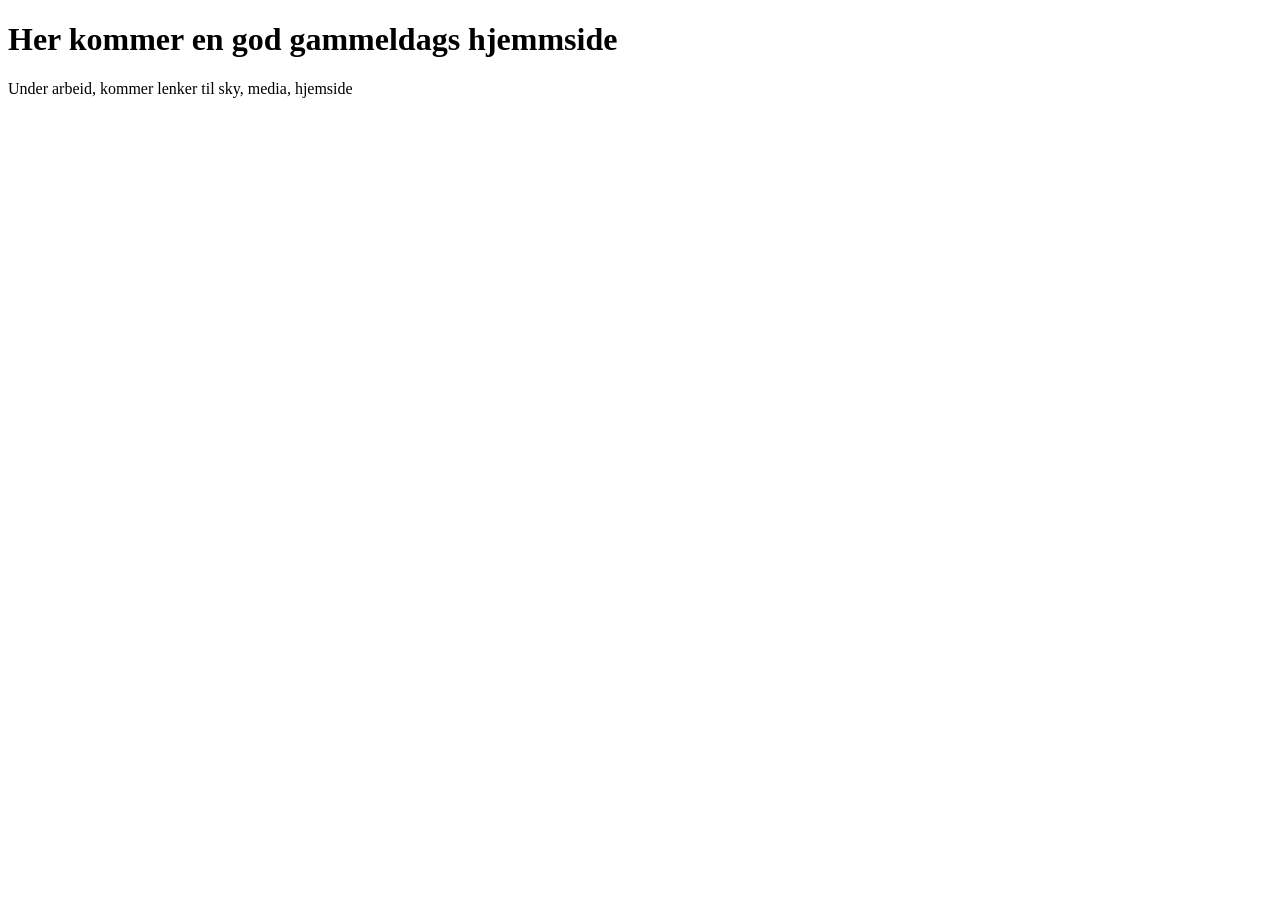
==== index.html @ df815403 "Opprettet en midlertidig startside" ====
<!DOCTYPE html>
<html lang="en">
<head>
    <meta charset="UTF-8">
    <meta name="viewport" content="width=device-width, initial-scale=1.0">
    <title>Lerseth</title>
</head>
<body>
    <h1>Her kommer en god gammeldags hjemmside</h1>
    <p>Under arbeid, kommer lenker til sky, media, hjemside</p>
</body>
</html>
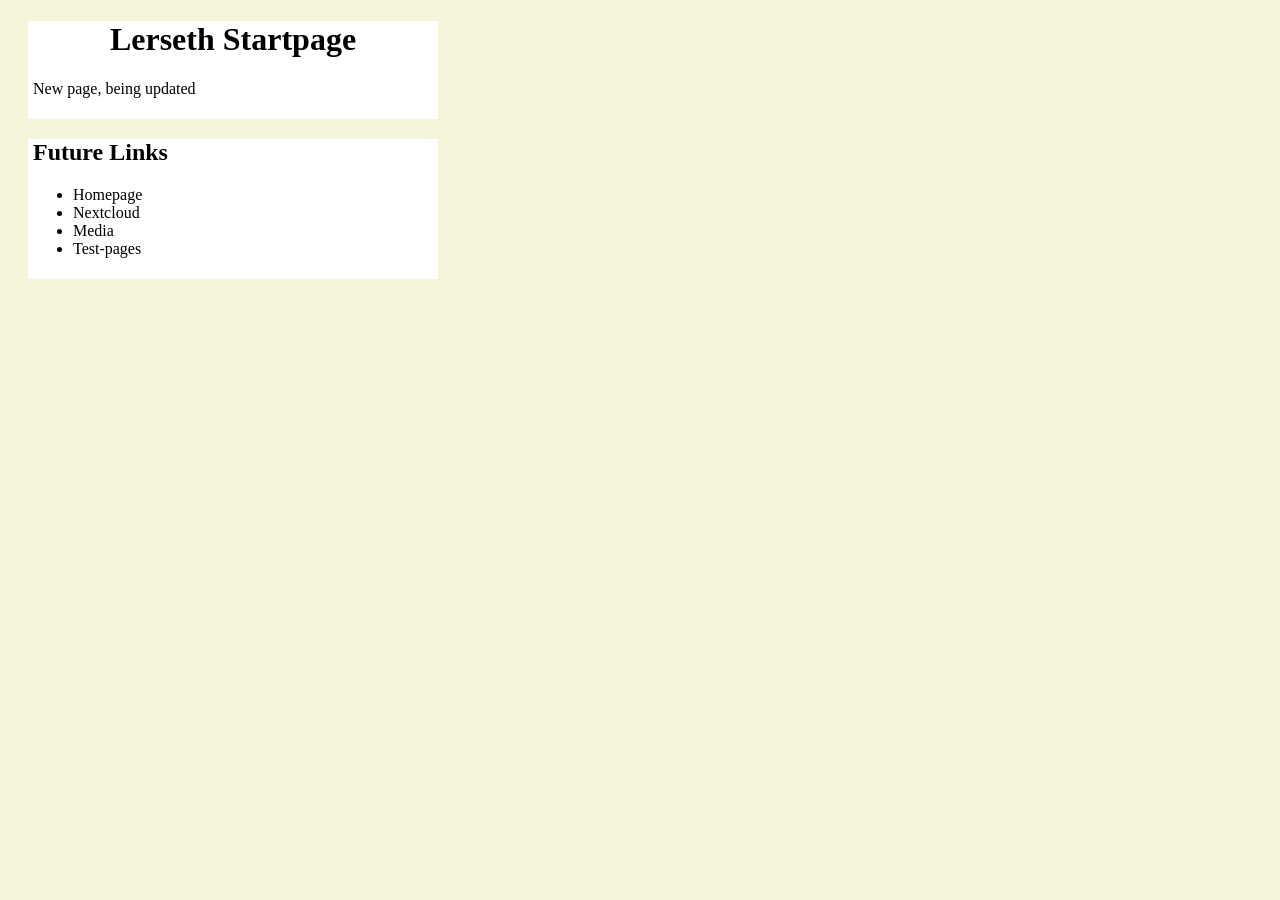
==== commit 519f0a2c: "Make a simple CSS with a (ugly) style" ====
--- a/index.html
+++ b/index.html
@@ -3,10 +3,23 @@
 <head>
     <meta charset="UTF-8">
     <meta name="viewport" content="width=device-width, initial-scale=1.0">
+    <link rel="stylesheet" href="styles.css">
     <title>Lerseth</title>
 </head>
 <body>
-    <h1>Her kommer en god gammeldags hjemmside</h1>
-    <p>Under arbeid, kommer lenker til sky, media, hjemside</p>
+    <div class="normal">
+        <h1>Lerseth Startpage</h1>
+        <p>New page, being updated</p>
+    </div>
+    <div class="normal">
+        <h2>Future Links</h2>
+        <ul>
+            <li>Homepage</li>
+            <li>Nextcloud</li>
+            <li>Media</li>
+            <li>Test-pages</li>
+        </ul>
+    </div>
+    
 </body>
 </html>
--- a/styles.css
+++ b/styles.css
@@ -0,0 +1,23 @@
+body {
+    background-color: beige;
+}
+
+div {
+
+}
+
+
+h1 {
+    /*background-color: white;
+    margin: 20px;
+    width: 400px;*/
+    text-align: center;
+}
+
+
+.normal {
+    background-color: white;
+    margin: 20px;
+    width: 400px;
+    padding: 0px 5px 5px 5px;
+}
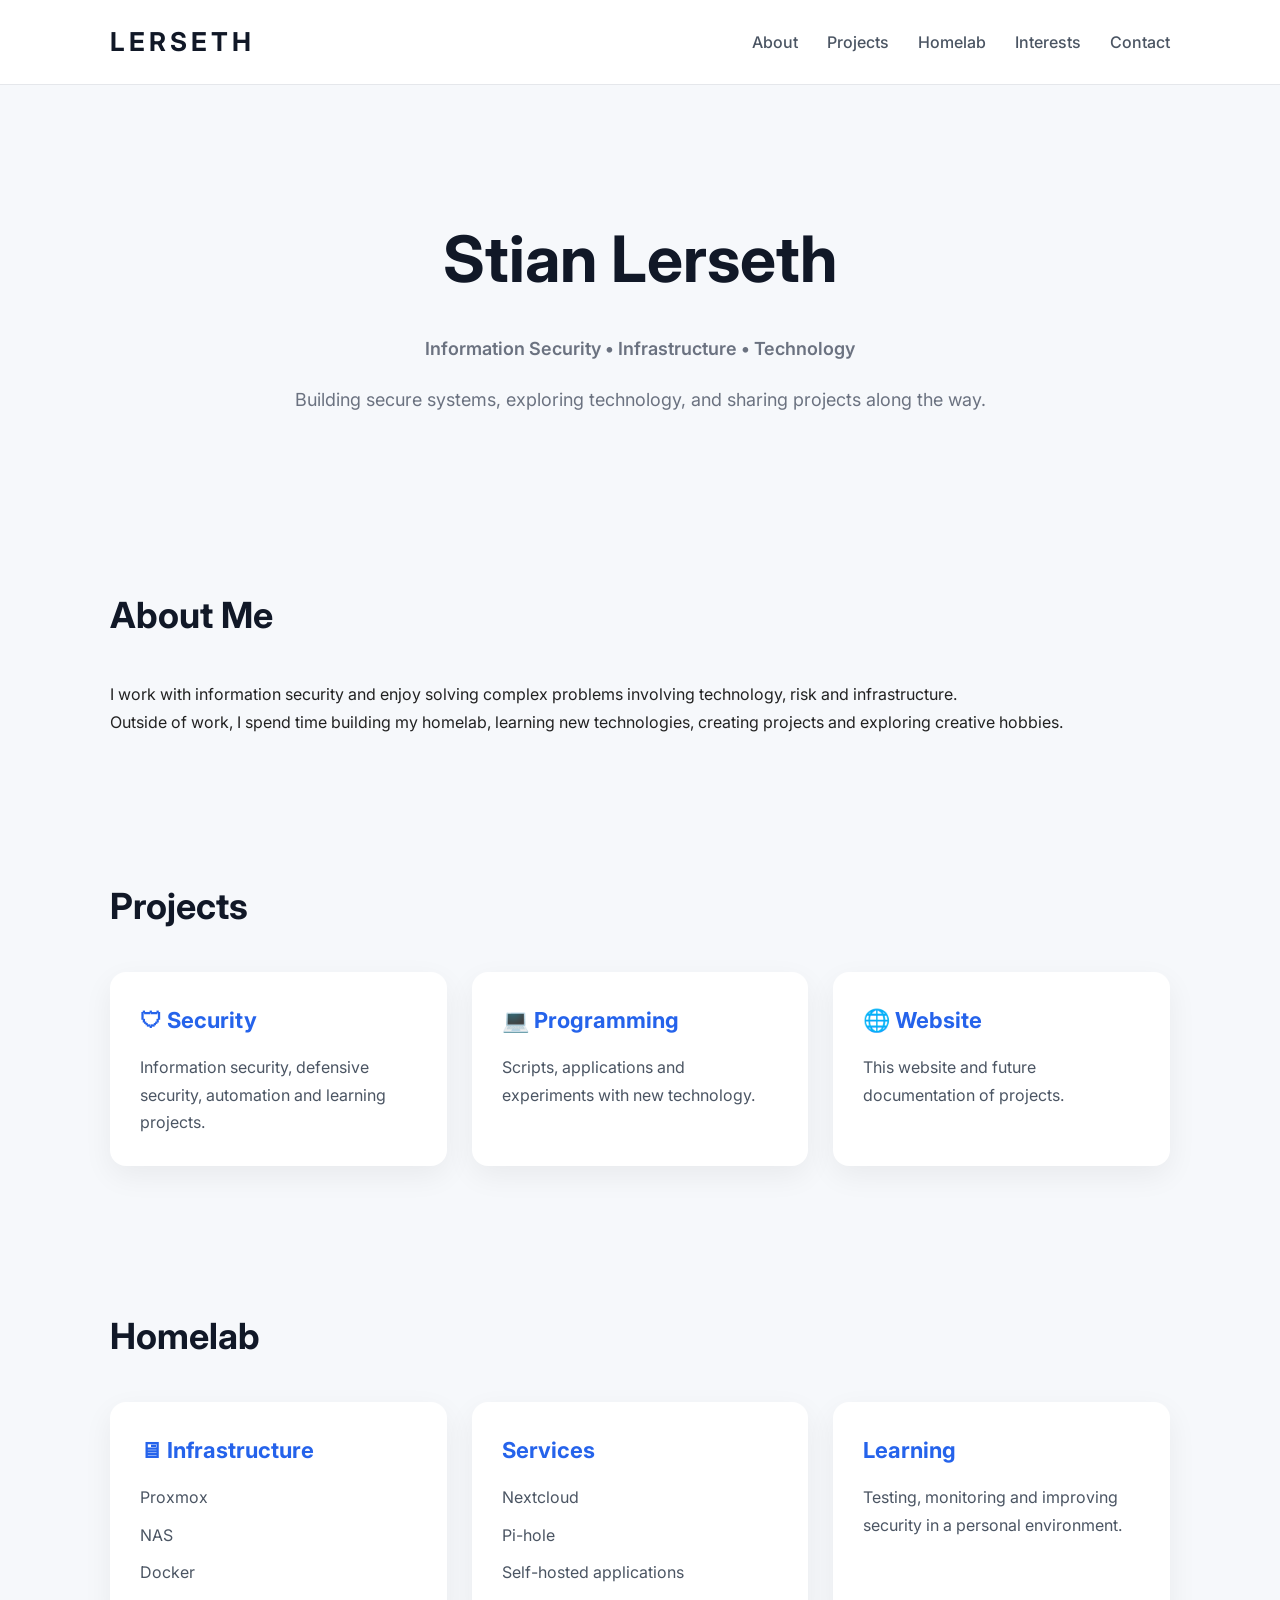
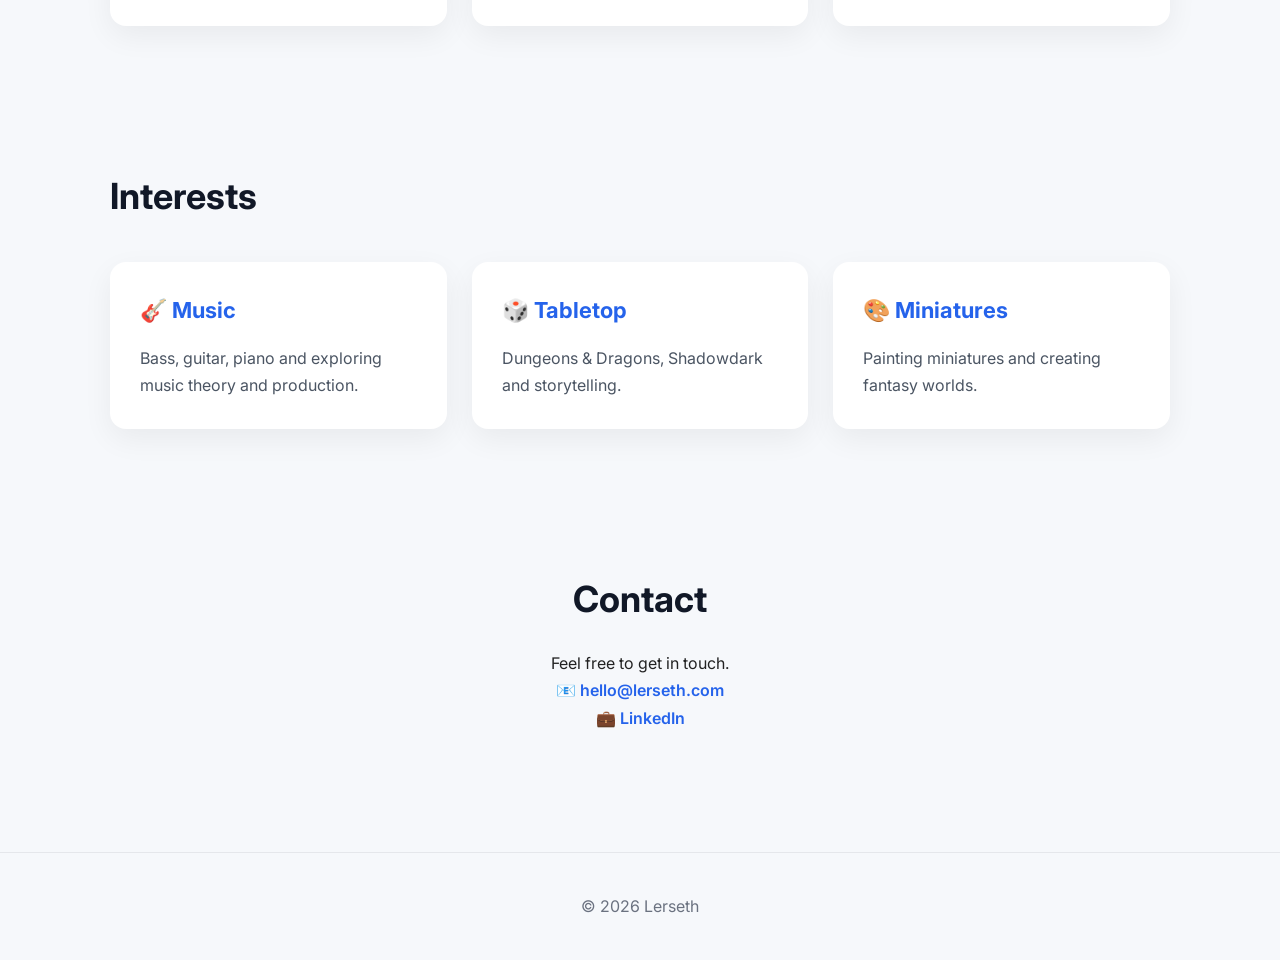
==== commit b7dea5ab: "Make new page and css with hobbies, projects and about me with ChatGPT" ====
--- a/index.html
+++ b/index.html
@@ -1,25 +1,259 @@
 <!DOCTYPE html>
 <html lang="en">
+
 <head>
     <meta charset="UTF-8">
     <meta name="viewport" content="width=device-width, initial-scale=1.0">
+
+    <title>Lerseth</title>
+
     <link rel="stylesheet" href="styles.css">
-    <title>Lerseth</title>
+
+    <link rel="preconnect" href="https://fonts.googleapis.com">
+    <link rel="preconnect" href="https://fonts.gstatic.com" crossorigin>
+    <link href="https://fonts.googleapis.com/css2?family=Inter:wght@300;400;600;700&display=swap" rel="stylesheet">
+
 </head>
+
+
 <body>
-    <div class="normal">
-        <h1>Lerseth Startpage</h1>
-        <p>New page, being updated</p>
+
+<header>
+    <nav>
+
+        <div class="logo">
+            LERSETH
+        </div>
+
+        <div class="links">
+            <a href="#about">About</a>
+            <a href="#projects">Projects</a>
+            <a href="#homelab">Homelab</a>
+            <a href="#interests">Interests</a>
+            <a href="#contact">Contact</a>
+        </div>
+
+    </nav>
+</header>
+
+
+
+<section class="hero">
+
+    <h1>Stian Lerseth</h1>
+
+    <p class="subtitle">
+        Information Security • Infrastructure • Technology
+    </p>
+
+    <p>
+        Building secure systems, exploring technology,
+        and sharing projects along the way.
+    </p>
+
+</section>
+
+
+
+
+<section id="about" class="section">
+
+    <h2>About Me</h2>
+
+    <p>
+        I work with information security and enjoy solving
+        complex problems involving technology, risk and
+        infrastructure.
+    </p>
+
+    <p>
+        Outside of work, I spend time building my homelab,
+        learning new technologies, creating projects and
+        exploring creative hobbies.
+    </p>
+
+</section>
+
+
+
+
+<section id="projects" class="section">
+
+    <h2>Projects</h2>
+
+    <div class="cards">
+
+        <div class="card">
+            <h3>🛡 Security</h3>
+            <p>
+                Information security, defensive security,
+                automation and learning projects.
+            </p>
+        </div>
+
+
+        <div class="card">
+            <h3>💻 Programming</h3>
+            <p>
+                Scripts, applications and experiments
+                with new technology.
+            </p>
+        </div>
+
+
+        <div class="card">
+            <h3>🌐 Website</h3>
+            <p>
+                This website and future documentation
+                of projects.
+            </p>
+        </div>
+
     </div>
-    <div class="normal">
-        <h2>Future Links</h2>
-        <ul>
-            <li>Homepage</li>
-            <li>Nextcloud</li>
-            <li>Media</li>
-            <li>Test-pages</li>
-        </ul>
+
+</section>
+
+
+
+
+
+<section id="homelab" class="section">
+
+    <h2>Homelab</h2>
+
+    <div class="cards">
+
+        <div class="card">
+            <h3>🖥 Infrastructure</h3>
+
+            <ul>
+                <li>Proxmox</li>
+                <li>NAS</li>
+                <li>Docker</li>
+            </ul>
+
+        </div>
+
+
+        <div class="card">
+            <h3>Services</h3>
+
+            <ul>
+                <li>Nextcloud</li>
+                <li>Pi-hole</li>
+                <li>Self-hosted applications</li>
+            </ul>
+
+        </div>
+
+
+        <div class="card">
+            <h3>Learning</h3>
+
+            <p>
+                Testing, monitoring and improving
+                security in a personal environment.
+            </p>
+
+        </div>
+
     </div>
-    
+
+</section>
+
+
+
+
+
+
+<section id="interests" class="section">
+
+    <h2>Interests</h2>
+
+    <div class="cards">
+
+
+        <div class="card">
+            <h3>🎸 Music</h3>
+
+            <p>
+                Bass, guitar, piano and exploring
+                music theory and production.
+            </p>
+
+        </div>
+
+
+
+        <div class="card">
+            <h3>🎲 Tabletop</h3>
+
+            <p>
+                Dungeons & Dragons, Shadowdark
+                and storytelling.
+            </p>
+
+        </div>
+
+
+
+        <div class="card">
+            <h3>🎨 Miniatures</h3>
+
+            <p>
+                Painting miniatures and creating
+                fantasy worlds.
+            </p>
+
+        </div>
+
+
+    </div>
+
+</section>
+
+
+
+
+
+
+<section id="contact" class="section contact">
+
+    <h2>Contact</h2>
+
+    <p>
+        Feel free to get in touch.
+    </p>
+
+
+    <p>
+        📧
+        <a href="mailto:hello@lerseth.com">
+            hello@lerseth.com
+        </a>
+    </p>
+
+
+    <p>
+        💼
+        <a href="https://www.linkedin.com/in/lerseth/" target="_blank">
+            LinkedIn
+        </a>
+    </p>
+
+
+</section>
+
+
+
+
+<footer>
+
+    © 2026 Lerseth
+
+</footer>
+
+
 </body>
+
 </html>
--- a/styles.css
+++ b/styles.css
@@ -1,23 +1,343 @@
+* {
+    margin: 0;
+    padding: 0;
+    box-sizing: border-box;
+}
+
+
 body {
-    background-color: beige;
-}
-
-div {
-
-}
-
-
-h1 {
-    /*background-color: white;
-    margin: 20px;
-    width: 400px;*/
+
+    font-family: 'Inter', Arial, sans-serif;
+
+    background: #f6f8fb;
+
+    color: #222;
+
+    line-height: 1.7;
+
+}
+
+
+/* Header */
+
+header {
+
+    background: white;
+
+    border-bottom: 1px solid #e5e7eb;
+
+    position: sticky;
+
+    top: 0;
+
+    z-index: 100;
+
+}
+
+
+nav {
+
+    max-width: 1100px;
+
+    margin: auto;
+
+    padding: 20px;
+
+    display: flex;
+
+    justify-content: space-between;
+
+    align-items: center;
+
+}
+
+
+.logo {
+
+    font-size: 26px;
+
+    font-weight: 700;
+
+    letter-spacing: 4px;
+
+    color: #111827;
+
+}
+
+
+.links a {
+
+    margin-left: 25px;
+
+    text-decoration: none;
+
+    color: #4b5563;
+
+    font-weight: 500;
+
+    transition: 0.2s;
+
+}
+
+
+.links a:hover {
+
+    color: #2563eb;
+
+}
+
+
+
+
+
+/* Hero */
+
+.hero {
+
+    max-width: 900px;
+
+    margin: auto;
+
     text-align: center;
-}
-
-
-.normal {
-    background-color: white;
-    margin: 20px;
-    width: 400px;
-    padding: 0px 5px 5px 5px;
-}
+
+    padding: 120px 20px 100px;
+
+}
+
+
+.hero h1 {
+
+    font-size: 64px;
+
+    margin-bottom: 20px;
+
+    color: #111827;
+
+}
+
+
+.subtitle {
+
+    font-size: 24px;
+
+    color: #2563eb;
+
+    font-weight: 600;
+
+    margin-bottom: 20px;
+
+}
+
+
+.hero p {
+
+    font-size: 18px;
+
+    color: #6b7280;
+
+}
+
+
+
+
+
+
+/* Sections */
+
+.section {
+
+    max-width: 1100px;
+
+    margin: auto;
+
+    padding: 70px 20px;
+
+}
+
+
+.section h2 {
+
+    font-size: 36px;
+
+    margin-bottom: 35px;
+
+    color: #111827;
+
+}
+
+
+
+
+
+/* Cards */
+
+.cards {
+
+    display: grid;
+
+    grid-template-columns: repeat(auto-fit, minmax(260px, 1fr));
+
+    gap: 25px;
+
+}
+
+
+.card {
+
+    background: white;
+
+    padding: 30px;
+
+    border-radius: 16px;
+
+    box-shadow: 0 10px 30px rgba(0,0,0,0.06);
+
+    transition: transform 0.25s ease,
+                box-shadow 0.25s ease;
+
+}
+
+
+.card:hover {
+
+    transform: translateY(-6px);
+
+    box-shadow: 0 15px 35px rgba(0,0,0,0.1);
+
+}
+
+
+.card h3 {
+
+    color: #2563eb;
+
+    margin-bottom: 15px;
+
+    font-size: 22px;
+
+}
+
+
+.card p {
+
+    color: #4b5563;
+
+}
+
+
+.card ul {
+
+    list-style: none;
+
+}
+
+
+.card li {
+
+    margin: 10px 0;
+
+    color: #4b5563;
+
+}
+
+
+
+
+
+
+/* Contact */
+
+.contact {
+
+    text-align: center;
+
+}
+
+
+.contact h2 {
+
+    margin-bottom: 20px;
+
+}
+
+
+.contact a {
+
+    color: #2563eb;
+
+    text-decoration: none;
+
+    font-weight: 600;
+
+}
+
+
+.contact a:hover {
+
+    text-decoration: underline;
+
+}
+
+
+
+
+
+/* Footer */
+
+footer {
+
+    text-align: center;
+
+    padding: 40px;
+
+    color: #6b7280;
+
+    border-top: 1px solid #e5e7eb;
+
+    margin-top: 50px;
+
+}
+
+
+
+
+
+
+/* Mobile */
+
+@media (max-width: 700px) {
+
+
+    nav {
+
+        flex-direction: column;
+
+        gap: 20px;
+
+    }
+
+
+    .links a {
+
+        margin: 0 8px;
+
+        font-size: 14px;
+
+    }
+
+
+    .hero h1 {
+
+        font-size: 42px;
+
+    }
+
+
+    .subtitle {
+
+        font-size: 18px;
+
+    }
+
+
+}
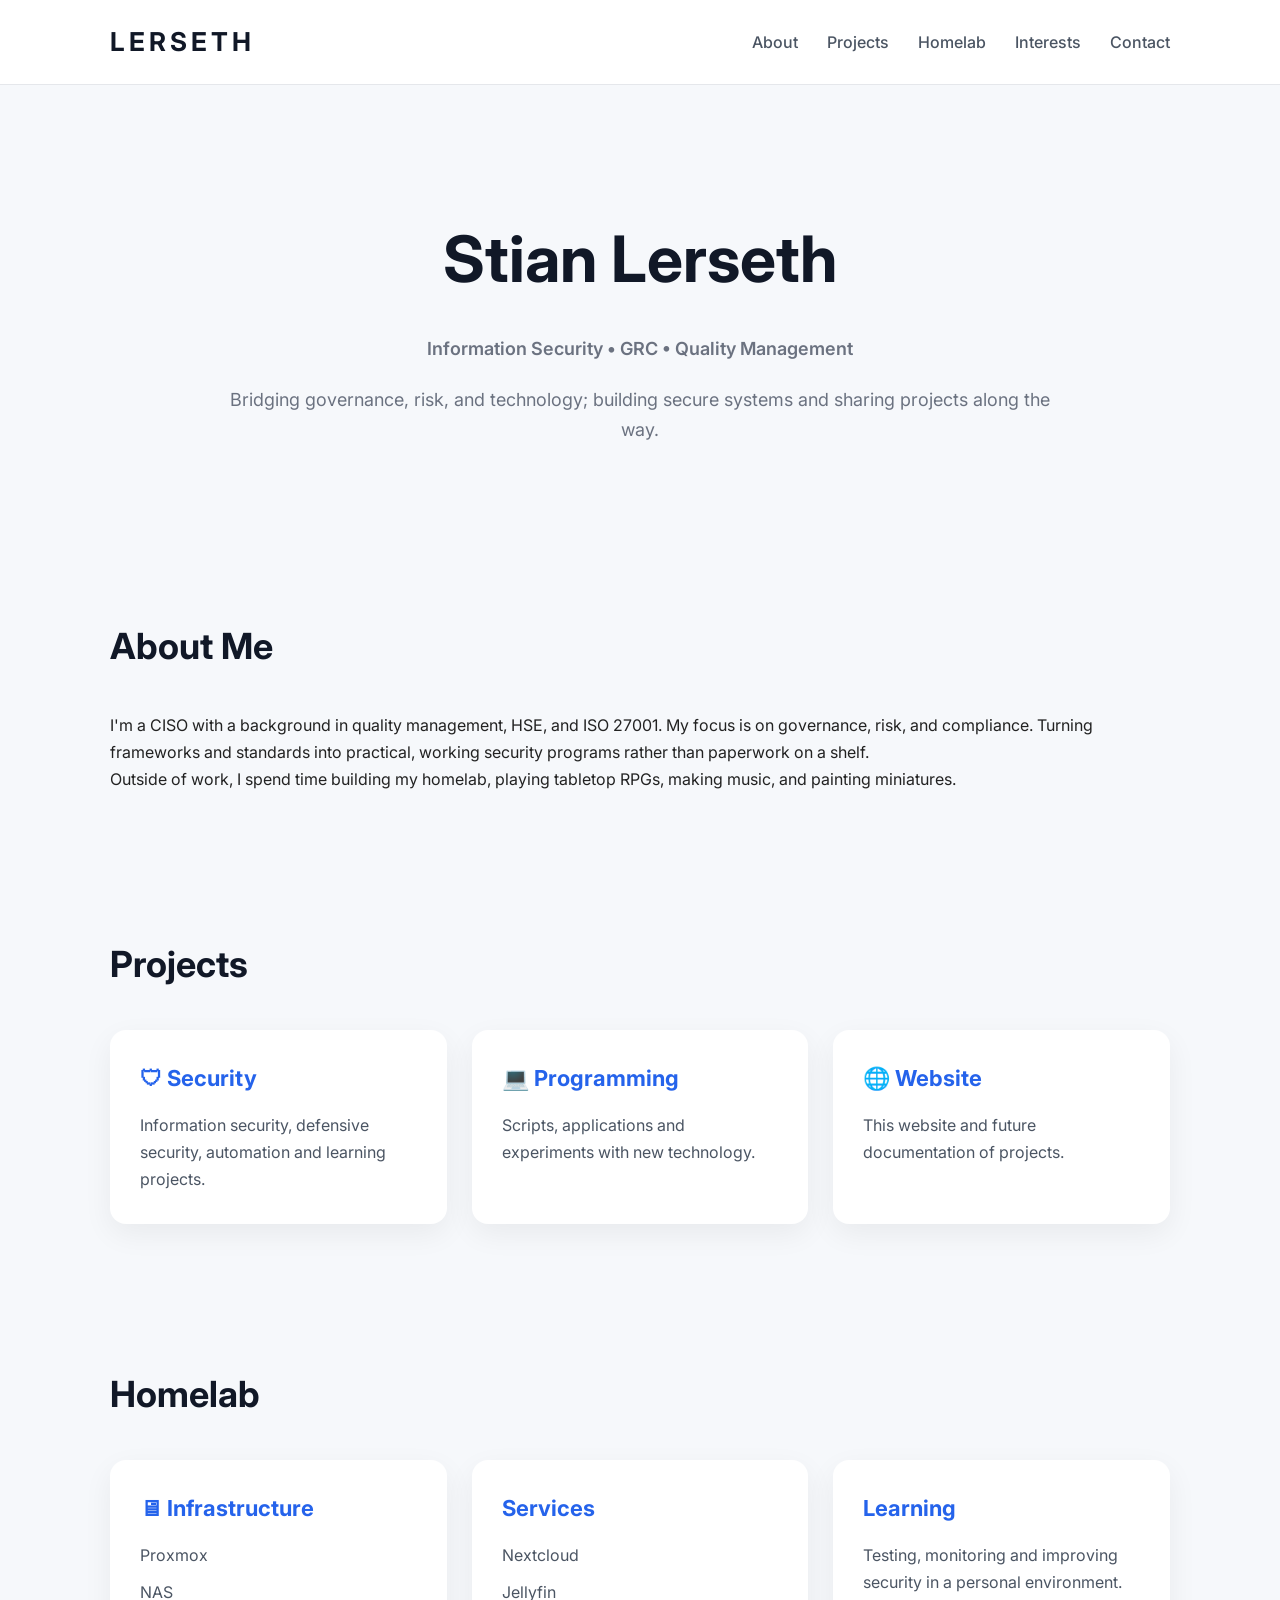
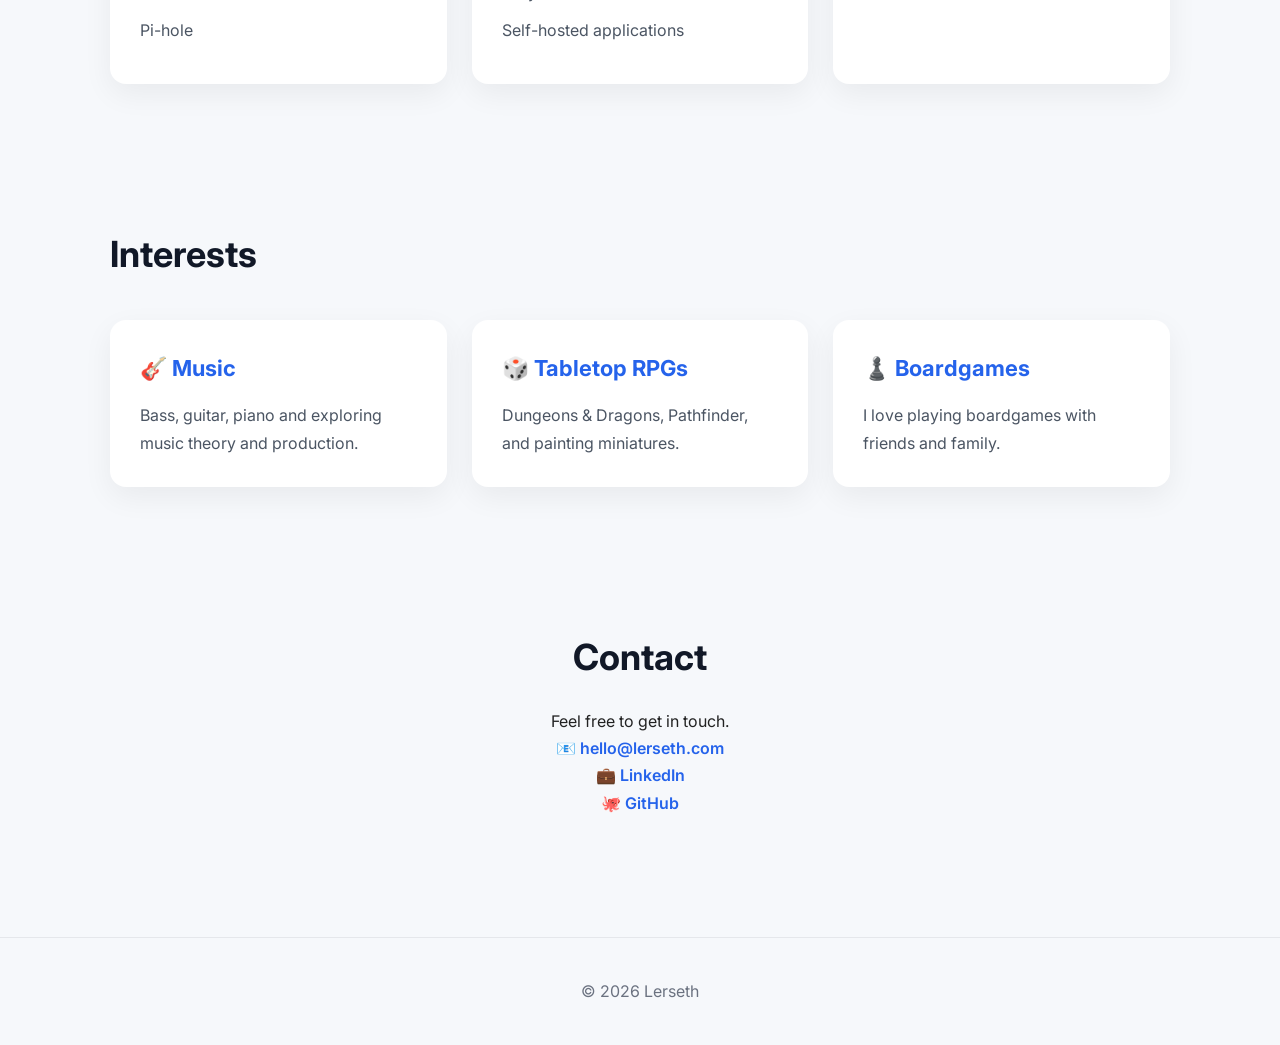
==== commit b777f832: "Update and cleaned interests and about me" ====
--- a/index.html
+++ b/index.html
@@ -36,46 +36,39 @@
     </nav>
 </header>
 
-
-
 <section class="hero">
 
     <h1>Stian Lerseth</h1>
 
     <p class="subtitle">
-        Information Security • Infrastructure • Technology
-    </p>
-
-    <p>
-        Building secure systems, exploring technology,
-        and sharing projects along the way.
-    </p>
-
-</section>
-
-
-
+        Information Security • GRC • Quality Management
+    </p>
+
+    <p>
+        Bridging governance, risk, and technology; 
+    building secure systems and sharing projects along the way.
+    </p>
+
+</section>
 
 <section id="about" class="section">
 
     <h2>About Me</h2>
 
     <p>
-        I work with information security and enjoy solving
-        complex problems involving technology, risk and
-        infrastructure.
+        I'm a CISO with a background in quality management,
+        HSE, and ISO 27001. My focus is on governance, risk,
+        and compliance. Turning frameworks and standards into
+        practical, working security programs rather than
+        paperwork on a shelf.
     </p>
 
     <p>
         Outside of work, I spend time building my homelab,
-        learning new technologies, creating projects and
-        exploring creative hobbies.
-    </p>
-
-</section>
-
-
-
+        playing tabletop RPGs, making music, and painting miniatures.
+    </p>
+
+</section>
 
 <section id="projects" class="section">
 
@@ -112,10 +105,6 @@
     </div>
 
 </section>
-
-
-
-
 
 <section id="homelab" class="section">
 
@@ -129,7 +118,7 @@
             <ul>
                 <li>Proxmox</li>
                 <li>NAS</li>
-                <li>Docker</li>
+                <li>Pi-hole</li>
             </ul>
 
         </div>
@@ -140,7 +129,7 @@
 
             <ul>
                 <li>Nextcloud</li>
-                <li>Pi-hole</li>
+                <li>Jellyfin</li>
                 <li>Self-hosted applications</li>
             </ul>
 
@@ -162,16 +151,11 @@
 </section>
 
 
-
-
-
-
 <section id="interests" class="section">
 
     <h2>Interests</h2>
 
     <div class="cards">
-
 
         <div class="card">
             <h3>🎸 Music</h3>
@@ -184,25 +168,21 @@
         </div>
 
 
-
-        <div class="card">
-            <h3>🎲 Tabletop</h3>
-
-            <p>
-                Dungeons & Dragons, Shadowdark
-                and storytelling.
-            </p>
-
-        </div>
-
-
-
-        <div class="card">
-            <h3>🎨 Miniatures</h3>
-
-            <p>
-                Painting miniatures and creating
-                fantasy worlds.
+        <div class="card">
+            <h3>🎲 Tabletop RPGs</h3>
+
+            <p>
+                Dungeons & Dragons, Pathfinder, and painting miniatures.
+            </p>
+
+        </div>
+
+
+        <div class="card">
+            <h3>♟️ Boardgames</h3>
+
+            <p>
+                I love playing boardgames with friends and family.
             </p>
 
         </div>
@@ -211,10 +191,6 @@
     </div>
 
 </section>
-
-
-
-
 
 
 <section id="contact" class="section contact">
@@ -241,6 +217,13 @@
         </a>
     </p>
 
+    <p>
+        🐙
+        <a href="https://github.com/Di4nce" target="_blank">
+            GitHub
+        </a>
+    </p>
+    
 
 </section>
 
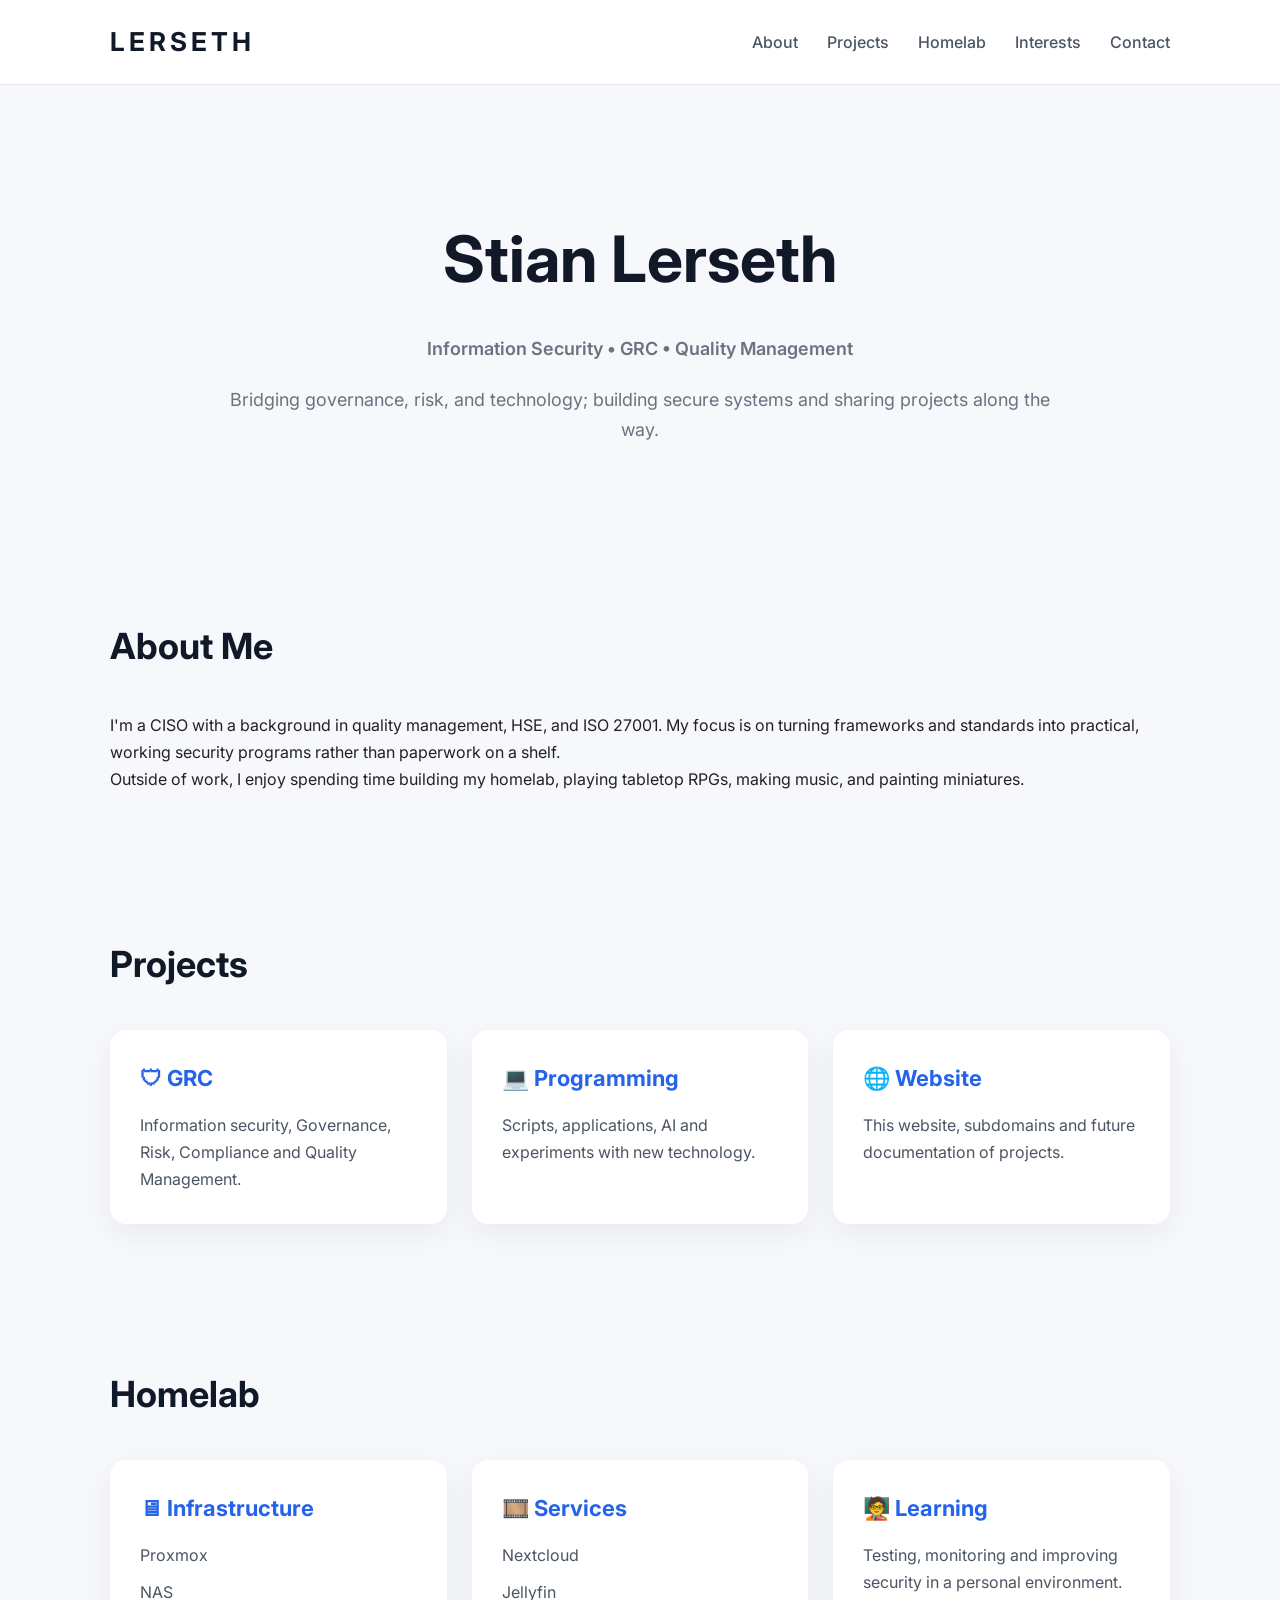
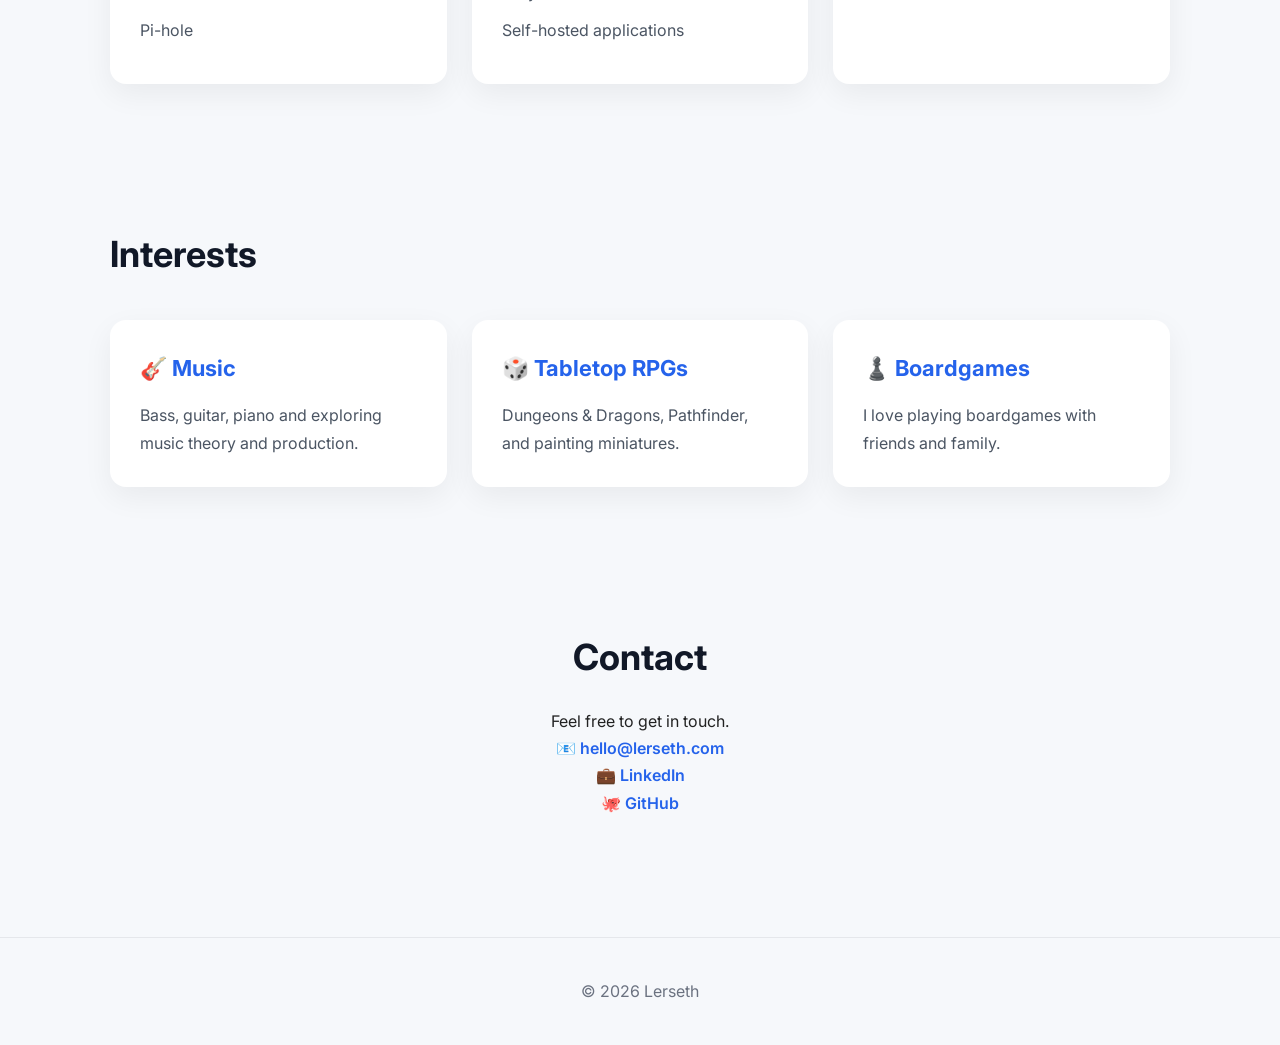
==== commit eb0408c3: "Add new text on about me" ====
--- a/index.html
+++ b/index.html
@@ -57,14 +57,13 @@
 
     <p>
         I'm a CISO with a background in quality management,
-        HSE, and ISO 27001. My focus is on governance, risk,
-        and compliance. Turning frameworks and standards into
+        HSE, and ISO 27001. My focus is on turning frameworks and standards into
         practical, working security programs rather than
         paperwork on a shelf.
     </p>
 
     <p>
-        Outside of work, I spend time building my homelab,
+        Outside of work, I enjoy spending time building my homelab,
         playing tabletop RPGs, making music, and painting miniatures.
     </p>
 
@@ -77,10 +76,9 @@
     <div class="cards">
 
         <div class="card">
-            <h3>🛡 Security</h3>
-            <p>
-                Information security, defensive security,
-                automation and learning projects.
+            <h3>🛡 GRC</h3>
+            <p>
+                Information security, Governance, Risk, Compliance and Quality Management.
             </p>
         </div>
 
@@ -88,7 +86,7 @@
         <div class="card">
             <h3>💻 Programming</h3>
             <p>
-                Scripts, applications and experiments
+                Scripts, applications, AI and experiments
                 with new technology.
             </p>
         </div>
@@ -97,7 +95,7 @@
         <div class="card">
             <h3>🌐 Website</h3>
             <p>
-                This website and future documentation
+                This website, subdomains and future documentation
                 of projects.
             </p>
         </div>
@@ -125,7 +123,7 @@
 
 
         <div class="card">
-            <h3>Services</h3>
+            <h3>🎞️ Services</h3>
 
             <ul>
                 <li>Nextcloud</li>
@@ -137,7 +135,7 @@
 
 
         <div class="card">
-            <h3>Learning</h3>
+            <h3>🧑‍🏫 Learning</h3>
 
             <p>
                 Testing, monitoring and improving
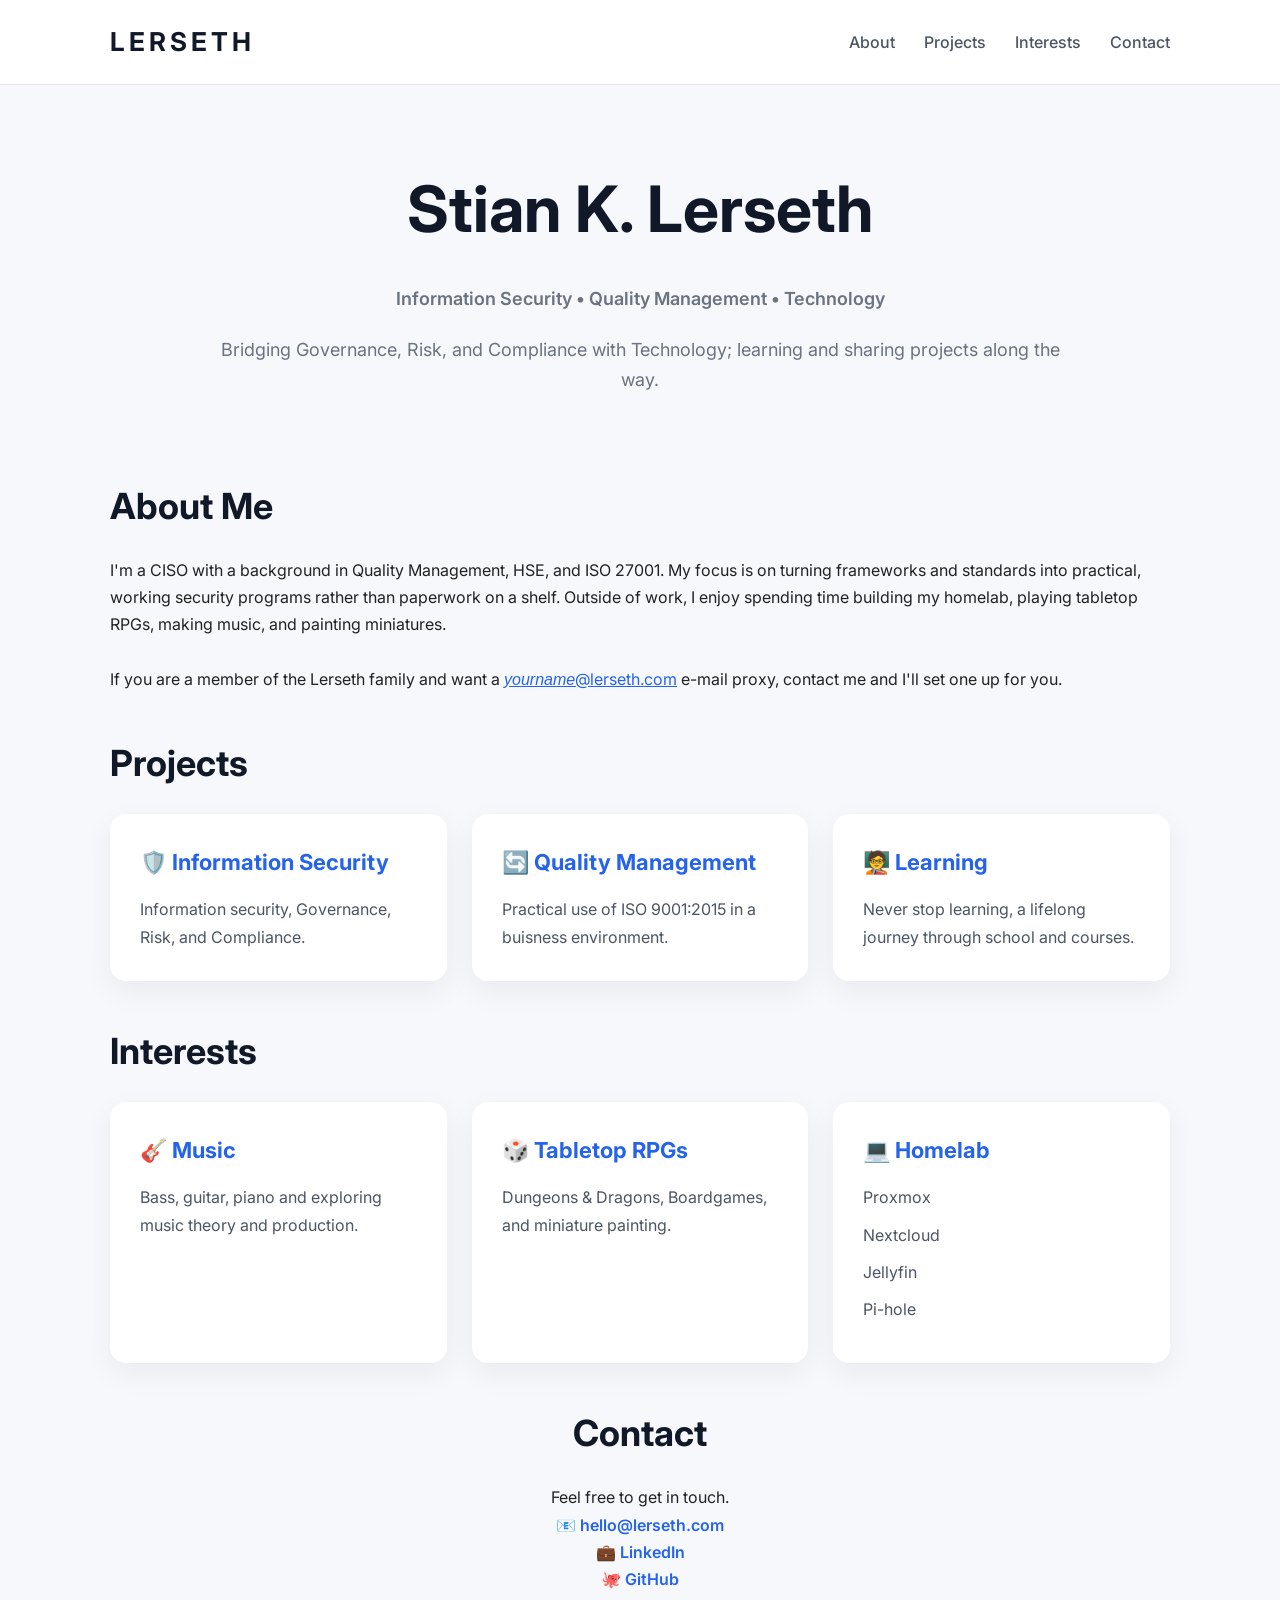
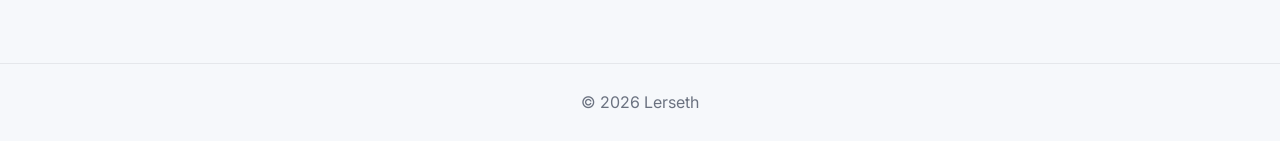
==== commit e3b76c60: "Clean project and interests, removed homlab section. Give e-mail info to lerseth family" ====
--- a/index.html
+++ b/index.html
@@ -28,7 +28,6 @@
         <div class="links">
             <a href="#about">About</a>
             <a href="#projects">Projects</a>
-            <a href="#homelab">Homelab</a>
             <a href="#interests">Interests</a>
             <a href="#contact">Contact</a>
         </div>
@@ -38,15 +37,15 @@
 
 <section class="hero">
 
-    <h1>Stian Lerseth</h1>
+    <h1>Stian K. Lerseth</h1>
 
     <p class="subtitle">
-        Information Security • GRC • Quality Management
+        Information Security • Quality Management • Technology
     </p>
 
     <p>
-        Bridging governance, risk, and technology; 
-    building secure systems and sharing projects along the way.
+        Bridging Governance, Risk, and Compliance with Technology; 
+    learning and sharing projects along the way.
     </p>
 
 </section>
@@ -56,15 +55,17 @@
     <h2>About Me</h2>
 
     <p>
-        I'm a CISO with a background in quality management,
+        I'm a CISO with a background in Quality Management,
         HSE, and ISO 27001. My focus is on turning frameworks and standards into
-        practical, working security programs rather than
-        paperwork on a shelf.
+        practical, working security programs rather than paperwork on a shelf. Outside of work, I enjoy spending time building my homelab,
+        playing tabletop RPGs, making music, and painting miniatures.
+        <br><br>
+        If you are a member of the Lerseth family and want a <a href="mailto:hello@lerseth.com"><em>yourname</em>@lerseth.com</a> e-mail proxy, contact me and I'll set one up for you.
     </p>
 
     <p>
-        Outside of work, I enjoy spending time building my homelab,
-        playing tabletop RPGs, making music, and painting miniatures.
+
+        
     </p>
 
 </section>
@@ -76,78 +77,31 @@
     <div class="cards">
 
         <div class="card">
-            <h3>🛡 GRC</h3>
+            <h3>🛡️ Information Security</h3>
             <p>
-                Information security, Governance, Risk, Compliance and Quality Management.
+                Information security, Governance, Risk, and Compliance.
             </p>
         </div>
 
 
         <div class="card">
-            <h3>💻 Programming</h3>
+            <h3>🔄️ Quality Management</h3>
             <p>
-                Scripts, applications, AI and experiments
-                with new technology.
+                Practical use of ISO 9001:2015 in a buisness environment.
             </p>
         </div>
 
 
         <div class="card">
-            <h3>🌐 Website</h3>
+            <h3>🧑‍🏫 Learning</h3>
             <p>
-                This website, subdomains and future documentation
-                of projects.
+                Never stop learning, a lifelong journey through school and courses.
             </p>
         </div>
 
     </div>
 
 </section>
-
-<section id="homelab" class="section">
-
-    <h2>Homelab</h2>
-
-    <div class="cards">
-
-        <div class="card">
-            <h3>🖥 Infrastructure</h3>
-
-            <ul>
-                <li>Proxmox</li>
-                <li>NAS</li>
-                <li>Pi-hole</li>
-            </ul>
-
-        </div>
-
-
-        <div class="card">
-            <h3>🎞️ Services</h3>
-
-            <ul>
-                <li>Nextcloud</li>
-                <li>Jellyfin</li>
-                <li>Self-hosted applications</li>
-            </ul>
-
-        </div>
-
-
-        <div class="card">
-            <h3>🧑‍🏫 Learning</h3>
-
-            <p>
-                Testing, monitoring and improving
-                security in a personal environment.
-            </p>
-
-        </div>
-
-    </div>
-
-</section>
-
 
 <section id="interests" class="section">
 
@@ -170,18 +124,21 @@
             <h3>🎲 Tabletop RPGs</h3>
 
             <p>
-                Dungeons & Dragons, Pathfinder, and painting miniatures.
+                Dungeons & Dragons, Boardgames, and miniature painting.
             </p>
 
         </div>
 
 
         <div class="card">
-            <h3>♟️ Boardgames</h3>
+            <h3>💻 Homelab</h3>
 
-            <p>
-                I love playing boardgames with friends and family.
-            </p>
+            <ul>
+                <li>Proxmox</li>
+                <li>Nextcloud</li>
+                <li>Jellyfin</li>
+                <li>Pi-hole</li>
+            </ul>
 
         </div>
 
--- a/styles.css
+++ b/styles.css
@@ -4,6 +4,9 @@
     box-sizing: border-box;
 }
 
+a {
+    color: #2563eb;
+}
 
 body {
 
@@ -100,7 +103,7 @@
 
     text-align: center;
 
-    padding: 120px 20px 100px;
+    padding: 70px 20px 60px;
 
 }
 
@@ -150,7 +153,7 @@
 
     margin: auto;
 
-    padding: 70px 20px;
+    padding: 20px 20px;
 
 }
 
@@ -159,7 +162,7 @@
 
     font-size: 36px;
 
-    margin-bottom: 35px;
+    margin-bottom: 20px;
 
     color: #111827;
 
@@ -288,7 +291,7 @@
 
     text-align: center;
 
-    padding: 40px;
+    padding: 25px;
 
     color: #6b7280;
 
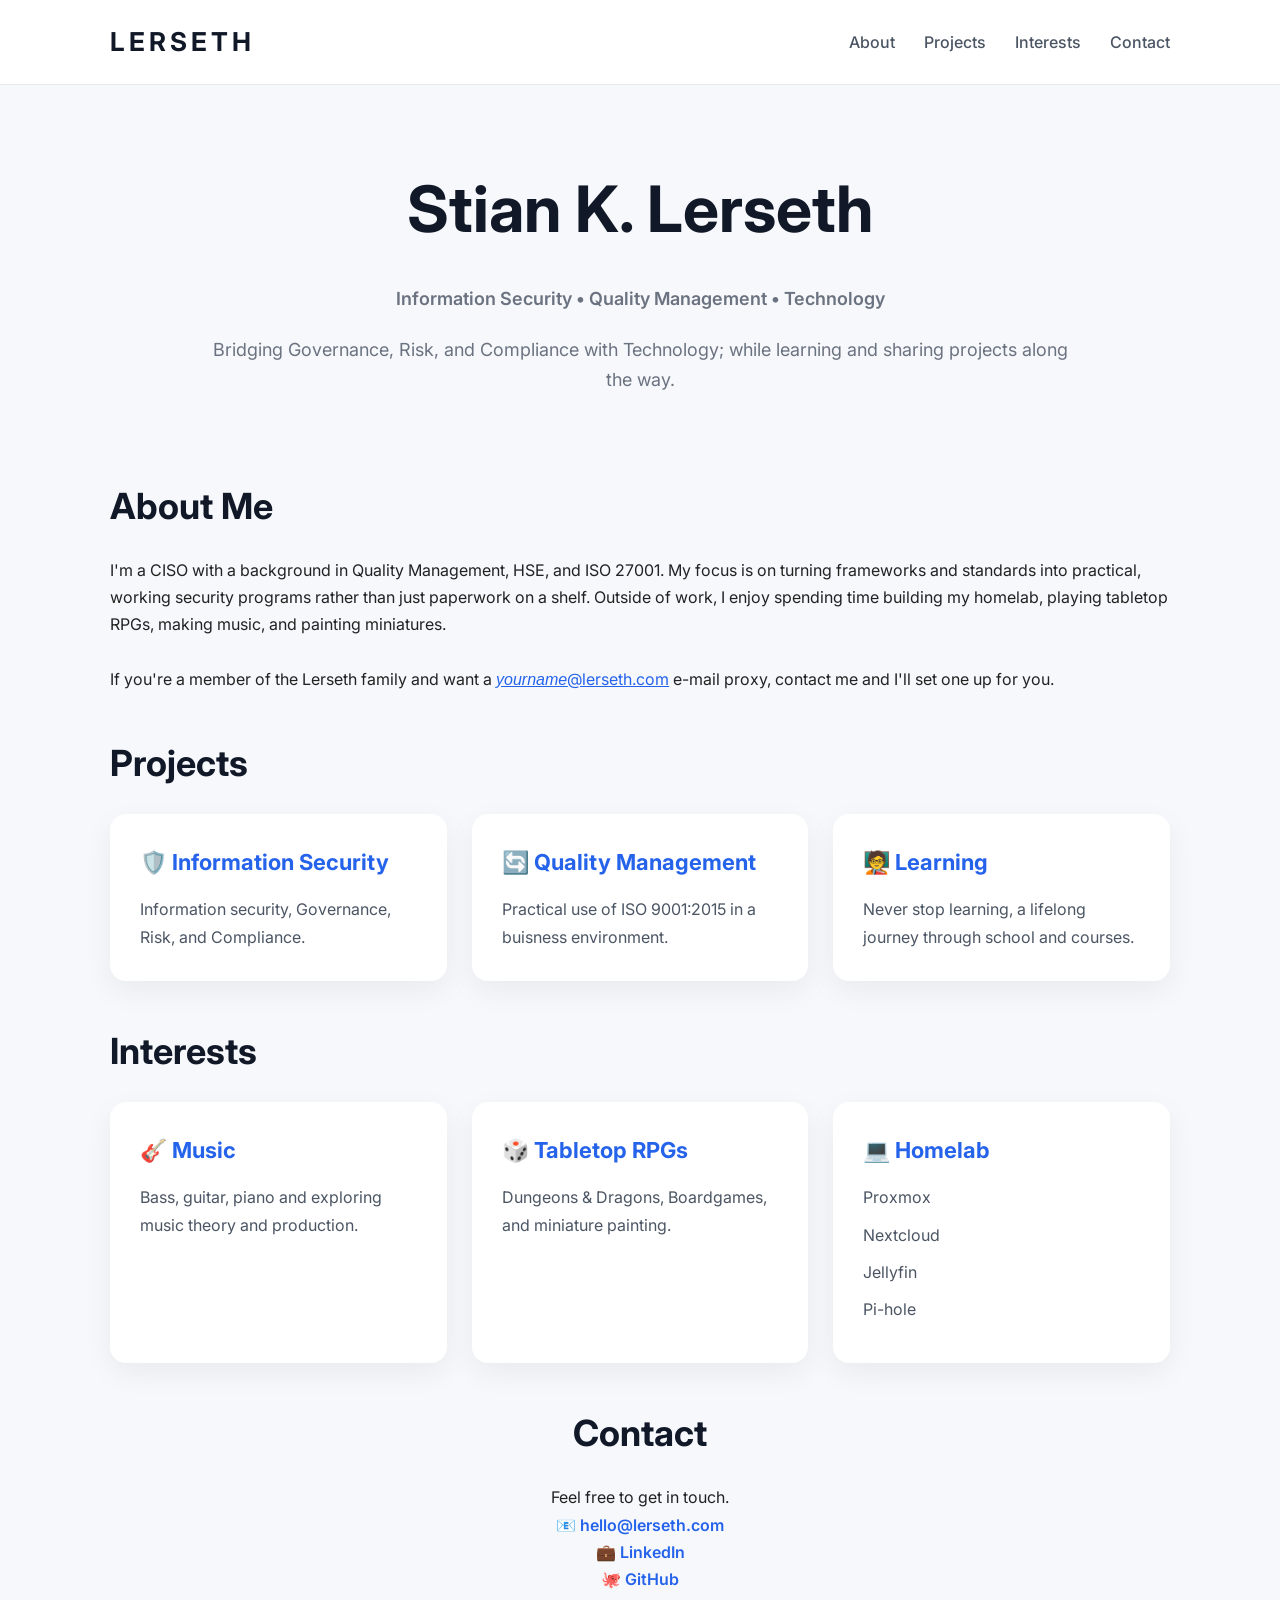
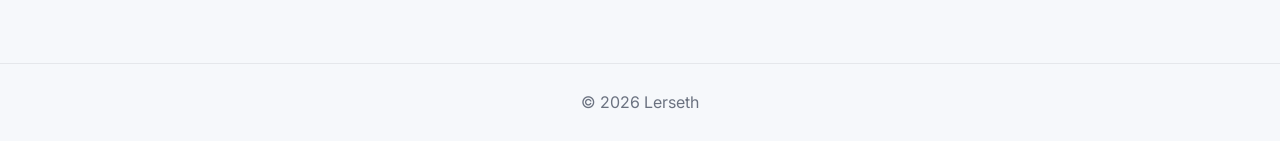
==== commit afd1121b: "Fix spelling error in about me" ====
--- a/index.html
+++ b/index.html
@@ -44,7 +44,7 @@
     </p>
 
     <p>
-        Bridging Governance, Risk, and Compliance with Technology; 
+        Bridging Governance, Risk, and Compliance with Technology; while
     learning and sharing projects along the way.
     </p>
 
@@ -57,10 +57,10 @@
     <p>
         I'm a CISO with a background in Quality Management,
         HSE, and ISO 27001. My focus is on turning frameworks and standards into
-        practical, working security programs rather than paperwork on a shelf. Outside of work, I enjoy spending time building my homelab,
+        practical, working security programs rather than just paperwork on a shelf. Outside of work, I enjoy spending time building my homelab,
         playing tabletop RPGs, making music, and painting miniatures.
         <br><br>
-        If you are a member of the Lerseth family and want a <a href="mailto:hello@lerseth.com"><em>yourname</em>@lerseth.com</a> e-mail proxy, contact me and I'll set one up for you.
+        If you're a member of the Lerseth family and want a <a href="mailto:hello@lerseth.com"><em>yourname</em>@lerseth.com</a> e-mail proxy, contact me and I'll set one up for you.
     </p>
 
     <p>
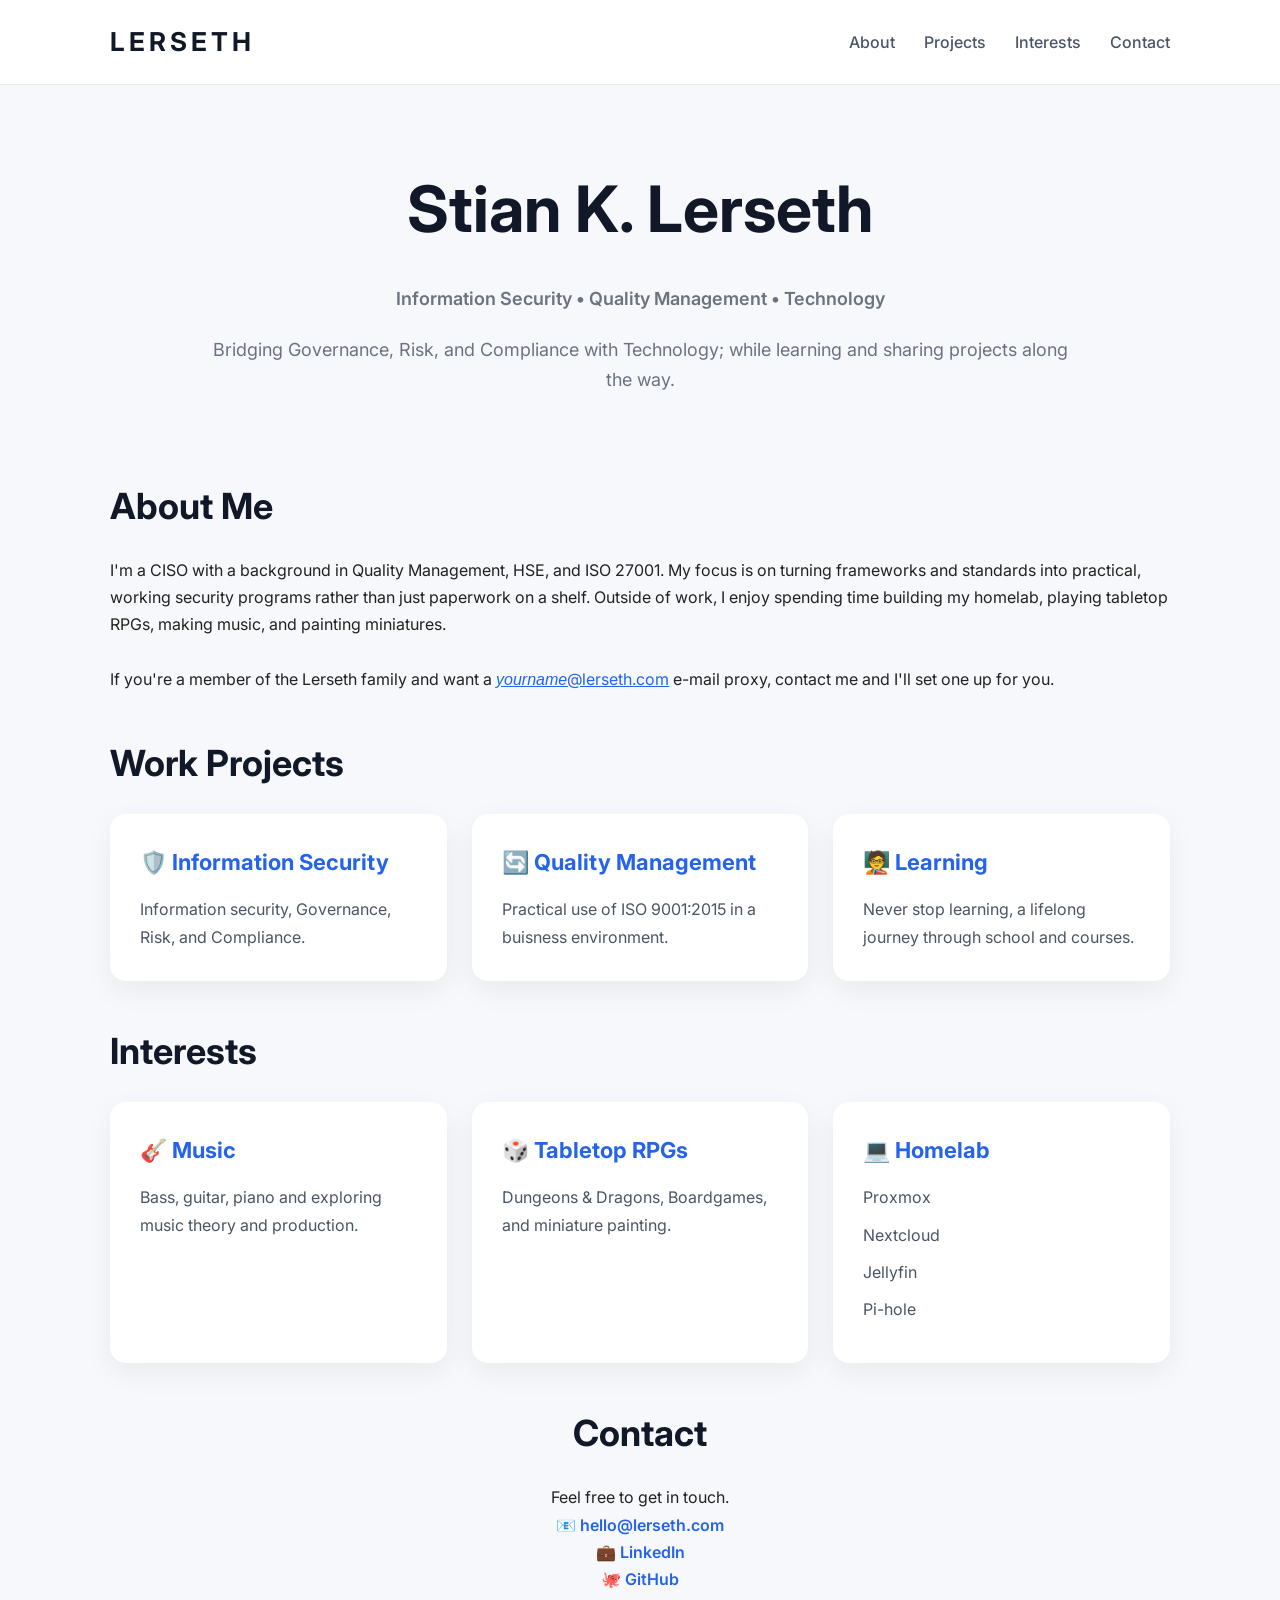
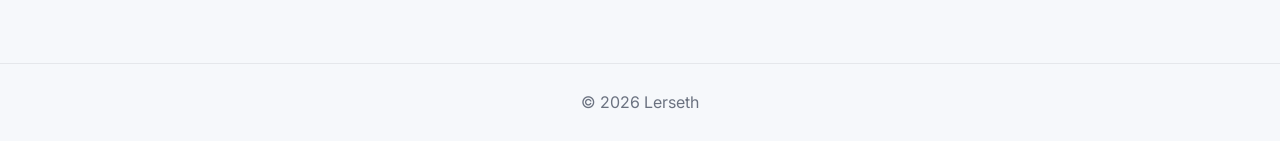
==== commit 7659caff: "Uppdated Projects -> Work Projects for testing cronjob" ====
--- a/index.html
+++ b/index.html
@@ -72,7 +72,7 @@
 
 <section id="projects" class="section">
 
-    <h2>Projects</h2>
+    <h2>Work Projects</h2>
 
     <div class="cards">
 
